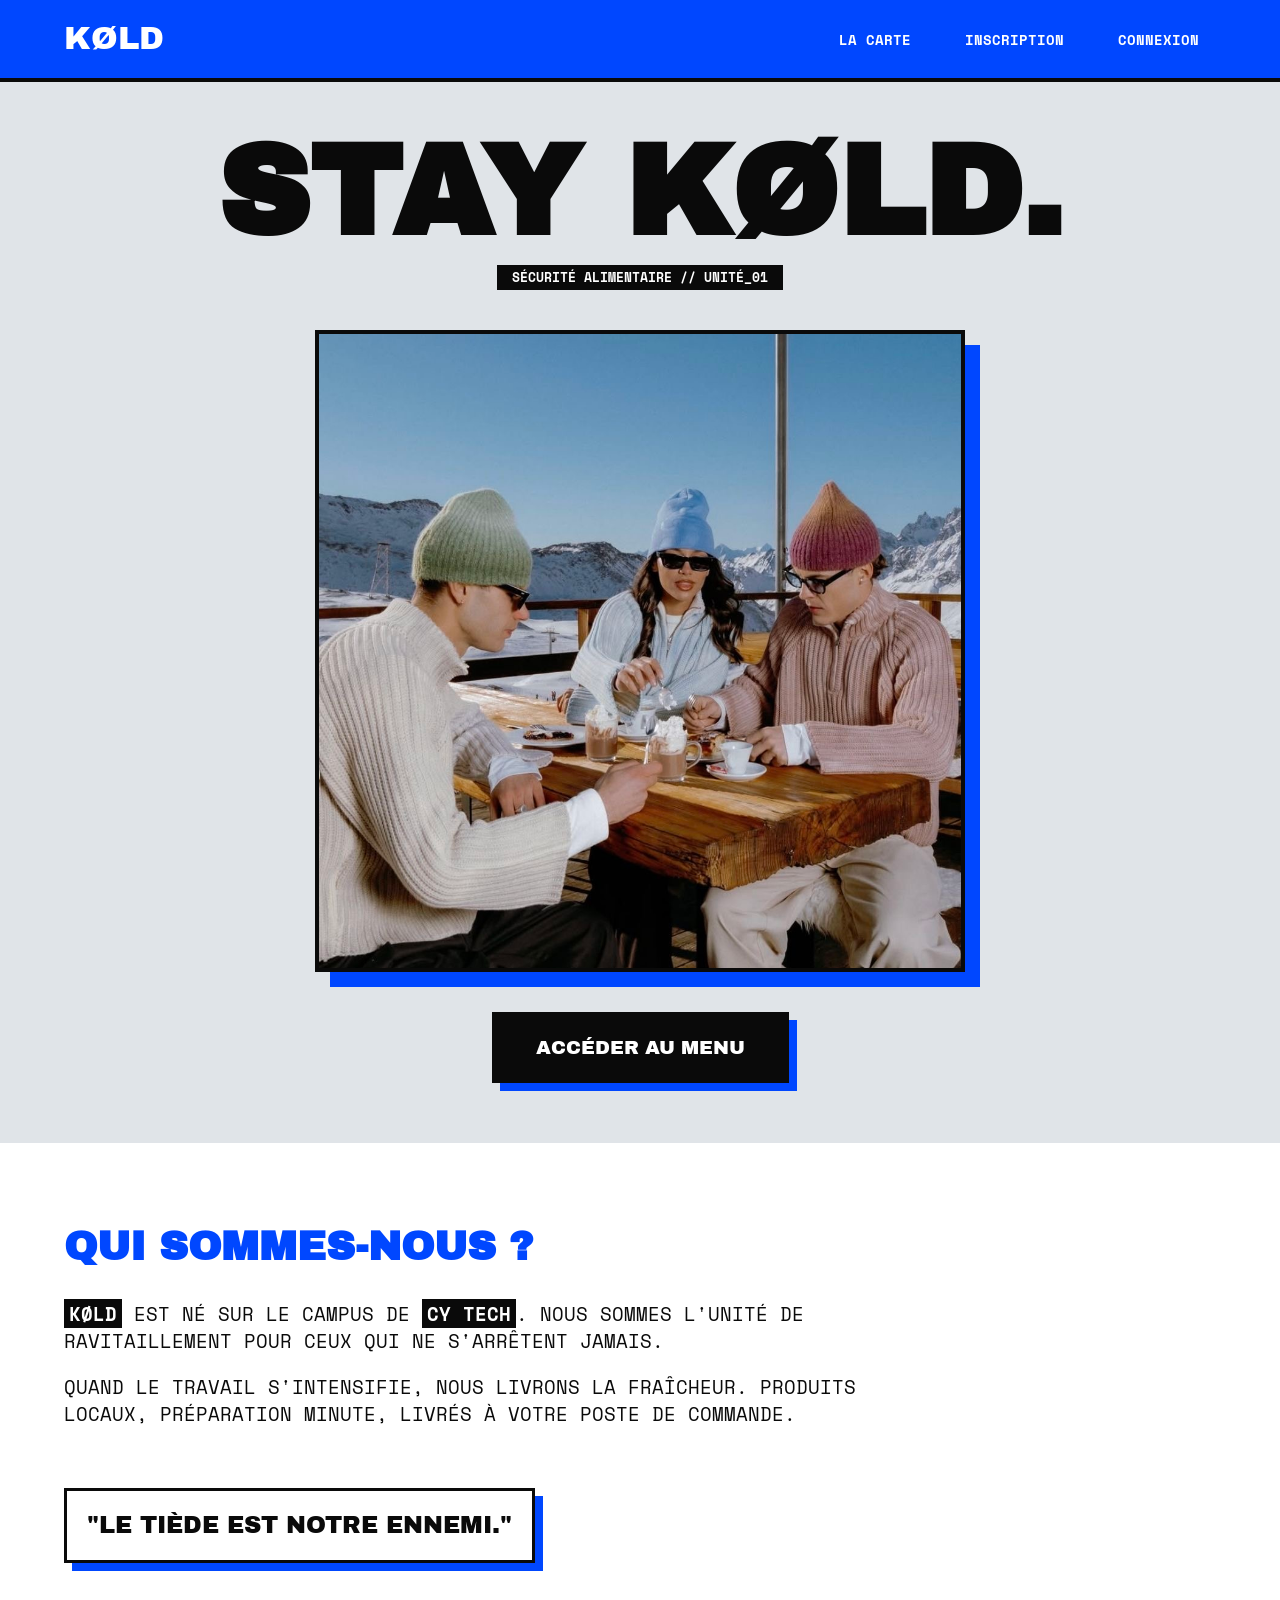
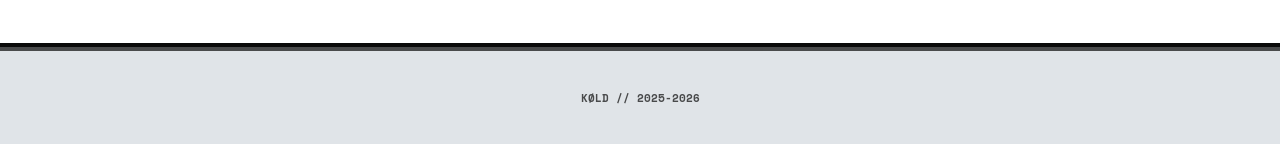
==== accueil.html @ be190211 "accueil" ====
<!DOCTYPE html>
<html lang="fr">
<head>
    <meta charset="UTF-8">
    <meta name="viewport" content="width=device-width, initial-scale=1.0">
    <title>KØLD | INDUSTRIAL FRESH FOOD</title>
    <link href="https://fonts.googleapis.com/css2?family=Archivo+Black&family=Space+Mono:wght@400;700&display=swap" rel="stylesheet">
    <link rel="stylesheet" href="css/style.css">
</head>

<body class="kold-mode">

    <header class="main-header">
        <div class="logo">KØLD</div>
        <nav>
            <ul>
                <li><a href="presentation.html">La Carte</a></li>
                <li><a href="inscription.html">Inscription</a></li>
                <li><a href="login.html">Connexion</a></li>
            </ul>
        </nav>
    </header>

    <main>
        <section class="hero-brutal">
            <div class="hero-content">
                <h1 class="main-title">STAY KØLD.</h1>
                <div class="hero-status">SÉCURITÉ ALIMENTAIRE // UNITÉ_01</div>
                
                <div class="hero-frame">
                    <img src="images/IMG_2648.jpg" alt="Concept Kold" class="hero-image">
                </div>

                <div class="cta-group">
                    <a href="presentation.html" class="btn-brutal">ACCÉDER AU MENU</a>
                </div>
            </div>
        </section>

        </main>

        <section class="about-simple">
    <h2 class="section-title-simple">QUI SOMMES-NOUS ?</h2>
    <div class="about-content-simple">
        <p>
            <strong>KØLD</strong> EST NÉ SUR LE CAMPUS DE <strong>CY TECH</strong>. 
            NOUS SOMMES L'UNITÉ DE RAVITAILLEMENT POUR CEUX QUI NE S'ARRÊTENT JAMAIS.
        </p>
        <p>
            QUAND LE TRAVAIL S'INTENSIFIE, NOUS LIVRONS LA FRAÎCHEUR. 
            PRODUITS LOCAUX, PRÉPARATION MINUTE, LIVRÉS À VOTRE POSTE DE COMMANDE.
        </p>
        <div class="motto-simple">"LE TIÈDE EST NOTRE ENNEMI."</div>
    </div>
</section>

    


    <footer class="kold-footer">
        <p> KØLD // 2025-2026</p>
    </footer>

</body>
</html>
---- css/style.css ----
.kold-mode {
    --bg: #e0e4e8;          /* Gris acier froid */
    --text: #0a0a0a;        /* Noir profond */
    --accent: #0047FF;      /* Bleu électrique (Froid) */
    --white: #ffffff;
    --border-weight: 4px;
    --main-border: var(--border-weight) solid var(--text);
}


/* BASES (RESET) */


* {
    margin: 0;
    padding: 0;
    box-sizing: border-box;
    text-transform: uppercase; 
}

body {
    font-family: 'Space Mono', monospace;
    background-color: var(--bg);
    color: var(--text);
    padding: 0; /* On gère le padding dans les sections */
    line-height: 1.2;
}

/* HEADER : LOGO GAUCHE / NAV DROITE*/

/* ==========================================================================
   HEADER : LOGO GAUCHE / NAV DROITE (TEXTE BLANC)
   ========================================================================== */

.main-header {
    display: flex;
    justify-content: space-between;
    align-items: center;
    padding: 20px 5%;
    
    /* Le fond est BLEU (--accent) donc le texte doit être BLANC */
    background-color: var(--accent); 
    
    border-bottom: var(--main-border);
    position: sticky;
    top: 0;
    z-index: 1000;
}

.logo {
    font-family: 'Archivo Black', sans-serif;
    font-size: 2rem;
    color: var(--white); /* Logo en BLANC */
}

nav ul {
    display: flex;
    list-style: none;
    gap: 20px;
    align-items: center; /* Centre verticalement les liens et le bouton */
}

nav a {
    text-decoration: none;
    color: var(--white); /* Liens en BLANC */
    font-weight: 700;
    font-size: 0.9rem;
    padding: 10px 15px;
    transition: 0.2s;
    border: 2px solid transparent; /* Pour éviter le décalage au survol */
}


nav a:hover {
    background: var(--white);
    color: var(--text); 
    border-color: var(--text);
}


.nav-login:hover {
    background: var(--white);
    color: var(--accent); /* Le texte devient bleu au survol */
    border-color: var(--white);
}

/* HERO SECTION : SLOGAN & IMAGE */


.hero-brutal {
    padding: 60px 5%;
    text-align: center;
}

.main-title {
    font-family: 'Archivo Black', sans-serif;
    font-size: clamp(3rem, 12vw, 8rem);
    line-height: 0.8;
    margin-bottom: 20px;
}

.hero-status {
    background: var(--text);
    color: var(--white);
    display: inline-block;
    padding: 5px 15px;
    font-weight: bold;
    font-size: 0.8rem;
    margin-bottom: 40px;
}

.hero-frame {
    max-width: 650px; 
    margin: 0 auto 40px auto;
    border: var(--main-border);
    background: var(--white);
    box-shadow: 15px 15px 0px var(--accent); 
}

.hero-image {
    width: 100%;
    height: auto;
    display: block; 
}

/*  BOUTON & FOOTER  */

.btn-brutal {
    display: inline-block;
    background: var(--text);
    color: var(--white);
    padding: 20px 40px;
    text-decoration: none;
    font-family: 'Archivo Black', sans-serif;
    font-size: 1.2rem;
    border: var(--main-border);
    box-shadow: 8px 8px 0px var(--accent);
    transition: 0.1s;
}

.btn-brutal:hover {
    transform: translate(-4px, -4px);
    box-shadow: 12px 12px 0px var(--accent);
}

.kold-footer {
    text-align: center;
    padding: 40px;
    border-top: var(--main-border);
    font-size: 0.7rem;
    font-weight: bold;
    opacity: 0.7;
}

/* ==========================================================================
   SECTION "QUI SOMMES-NOUS" VERSION SIMPLE
   ========================================================================== */

.about-simple {
    padding: 80px 5%;
    background-color: var(--white); /* Fond blanc pour contraster avec le header bleu */
    border-bottom: var(--main-border);
    text-align: left;
}

.section-title-simple {
    font-family: 'Archivo Black', sans-serif;
    font-size: 2.5rem;
    color: var(--accent); /* Titre en bleu pour le rappel froid */
    margin-bottom: 30px;
}

.about-content-simple {
    max-width: 800px;
}

.about-content-simple p {
    font-size: 1.2rem;
    margin-bottom: 20px;
    color: var(--text);
    line-height: 1.4;
}

.about-content-simple strong {
    background-color: var(--text);
    color: var(--white);
    padding: 0 5px;
}

.motto-simple {
    margin-top: 40px;
    font-family: 'Archivo Black', sans-serif;
    font-size: 1.5rem;
    padding: 20px;
    border: 3px solid var(--text);
    display: inline-block;
    box-shadow: 8px 8px 0px var(--accent); /* Petite ombre bleue pour le style */
}
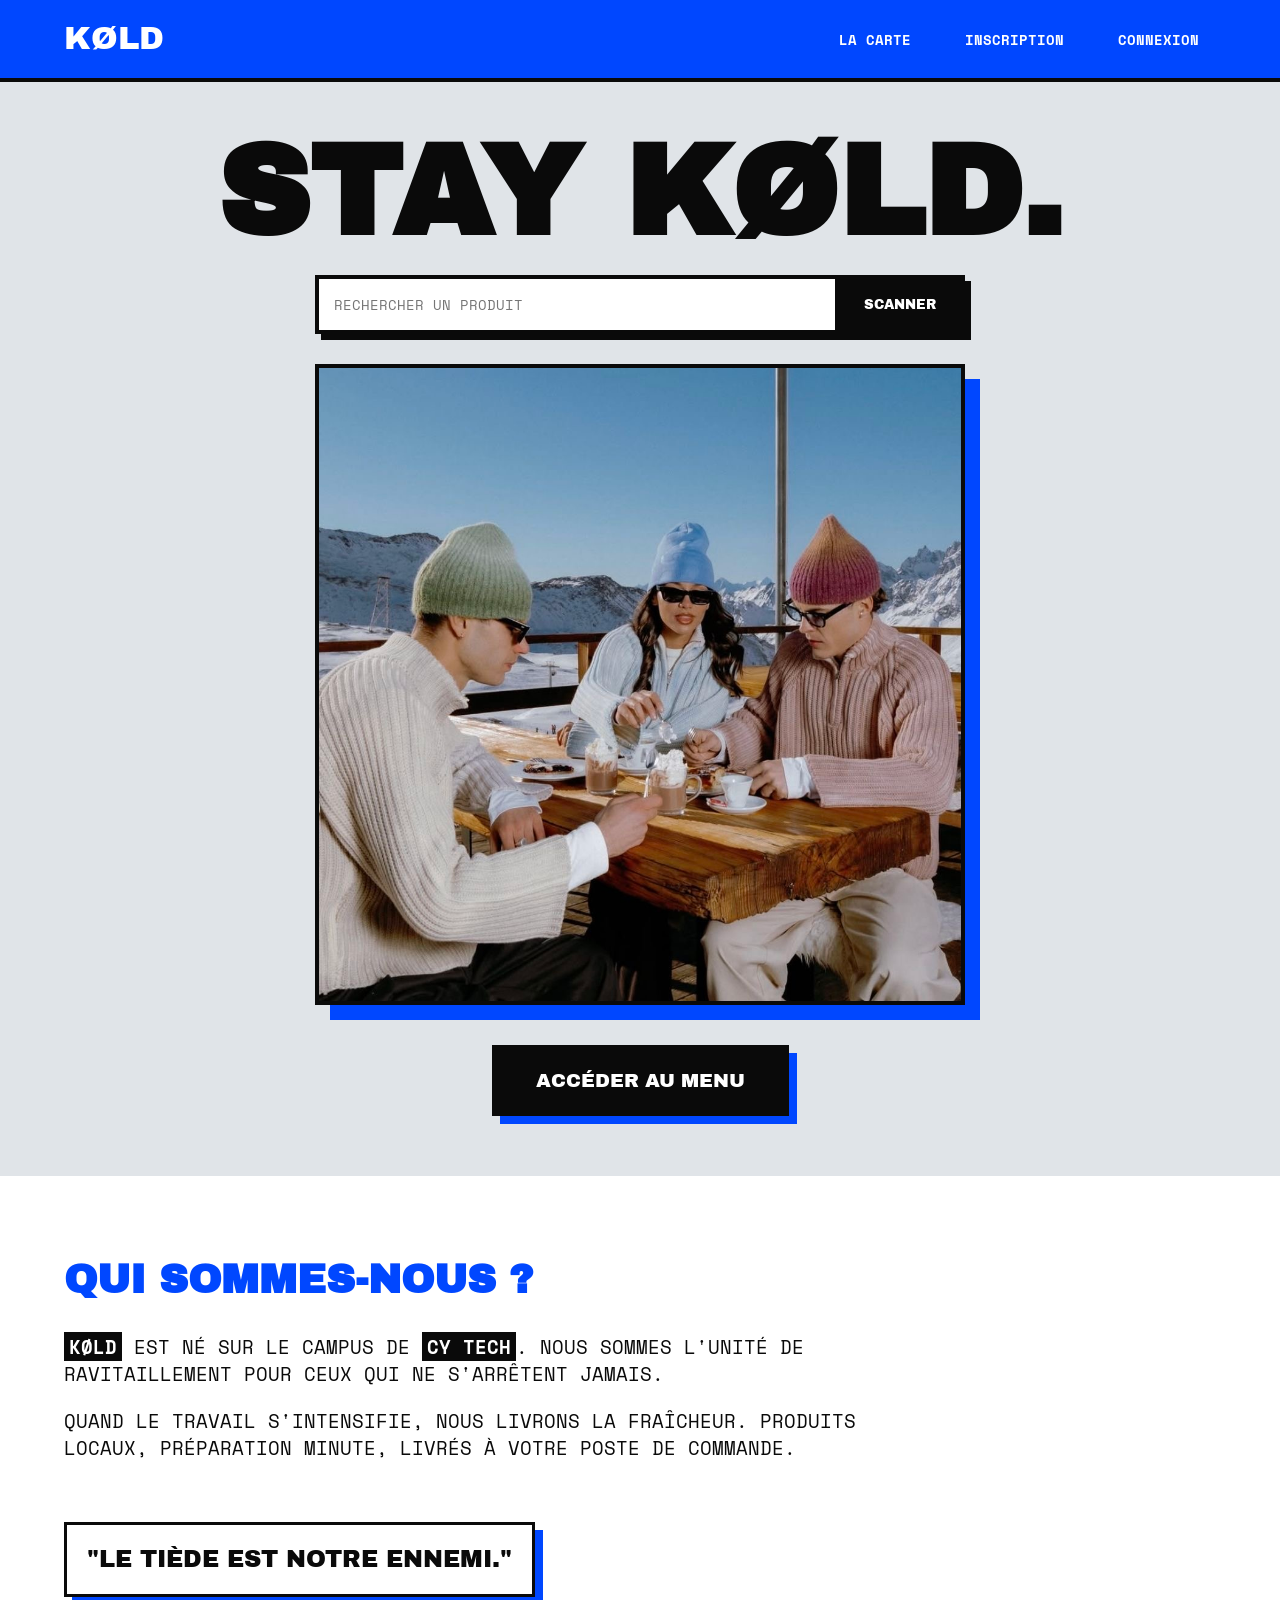
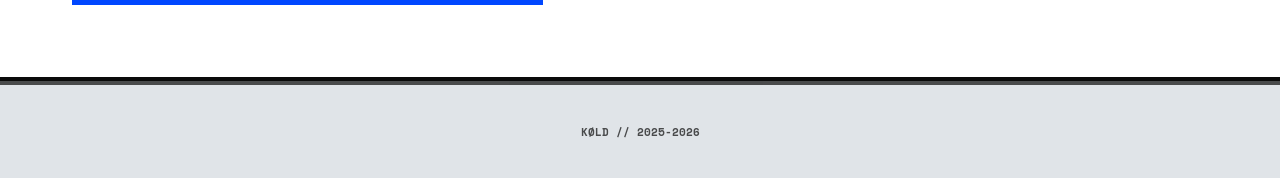
==== commit 0ee397e6: "a" ====
--- a/accueil.html
+++ b/accueil.html
@@ -25,7 +25,14 @@
         <section class="hero-brutal">
             <div class="hero-content">
                 <h1 class="main-title">STAY KØLD.</h1>
-                <div class="hero-status">SÉCURITÉ ALIMENTAIRE // UNITÉ_01</div>
+                <div class="search-unit">
+
+            
+                <form class="search-form">
+                    <input type="text" placeholder="RECHERCHER UN PRODUIT " class="search-input">
+                    <button type="submit" class="search-submit">SCANNER</button>
+                </form>
+            </div>
                 
                 <div class="hero-frame">
                     <img src="images/IMG_2648.jpg" alt="Concept Kold" class="hero-image">
--- a/css/style.css
+++ b/css/style.css
@@ -29,9 +29,6 @@
 
 /* HEADER : LOGO GAUCHE / NAV DROITE*/
 
-/* ==========================================================================
-   HEADER : LOGO GAUCHE / NAV DROITE (TEXTE BLANC)
-   ========================================================================== */
 
 .main-header {
     display: flex;
@@ -39,7 +36,7 @@
     align-items: center;
     padding: 20px 5%;
     
-    /* Le fond est BLEU (--accent) donc le texte doit être BLANC */
+    
     background-color: var(--accent); 
     
     border-bottom: var(--main-border);
@@ -51,7 +48,7 @@
 .logo {
     font-family: 'Archivo Black', sans-serif;
     font-size: 2rem;
-    color: var(--white); /* Logo en BLANC */
+    color: var(--white); 
 }
 
 nav ul {
@@ -63,12 +60,12 @@
 
 nav a {
     text-decoration: none;
-    color: var(--white); /* Liens en BLANC */
+    color: var(--white); 
     font-weight: 700;
     font-size: 0.9rem;
     padding: 10px 15px;
     transition: 0.2s;
-    border: 2px solid transparent; /* Pour éviter le décalage au survol */
+    border: 2px solid transparent; 
 }
 
 
@@ -81,7 +78,7 @@
 
 .nav-login:hover {
     background: var(--white);
-    color: var(--accent); /* Le texte devient bleu au survol */
+    color: var(--accent); 
     border-color: var(--white);
 }
 
@@ -153,13 +150,11 @@
     opacity: 0.7;
 }
 
-/* ==========================================================================
-   SECTION "QUI SOMMES-NOUS" VERSION SIMPLE
-   ========================================================================== */
+/*  SECTION "QUI SOMMES-NOUS"  */
 
 .about-simple {
     padding: 80px 5%;
-    background-color: var(--white); /* Fond blanc pour contraster avec le header bleu */
+    background-color: var(--white); 
     border-bottom: var(--main-border);
     text-align: left;
 }
@@ -167,7 +162,7 @@
 .section-title-simple {
     font-family: 'Archivo Black', sans-serif;
     font-size: 2.5rem;
-    color: var(--accent); /* Titre en bleu pour le rappel froid */
+    color: var(--accent); 
     margin-bottom: 30px;
 }
 
@@ -195,6 +190,55 @@
     padding: 20px;
     border: 3px solid var(--text);
     display: inline-block;
-    box-shadow: 8px 8px 0px var(--accent); /* Petite ombre bleue pour le style */
-}
-
+    box-shadow: 8px 8px 0px var(--accent); 
+}
+
+/* ==========================================================================
+   BARRE DE RECHERCHE TACTIQUE
+   ========================================================================== */
+
+.search-unit {
+    max-width: 650px;
+    margin: 30px auto;
+    text-align: left;
+}
+
+.search-form {
+    display: flex;
+    border: var(--main-border);
+    background: var(--white);
+    box-shadow: 6px 6px 0px var(--text);
+}
+
+.search-input {
+    flex: 1;
+    border: none;
+    padding: 15px;
+    font-family: 'Space Mono', monospace;
+    font-size: 0.9rem;
+    outline: none;
+    background: transparent;
+    color: var(--text);
+}
+
+.search-submit {
+    background: var(--text);
+    color: var(--white);
+    border: none;
+    border-left: var(--main-border);
+    padding: 0 25px;
+    font-family: 'Archivo Black', sans-serif;
+    cursor: pointer;
+    transition: 0.2s;
+}
+
+.search-submit:hover {
+    background: var(--accent);
+}
+
+/* Effet de focus quand on clique dans la barre */
+.search-form:focus-within {
+    box-shadow: 10px 10px 0px var(--accent);
+    transform: translate(-2px, -2px);
+    transition: 0.2s;
+}
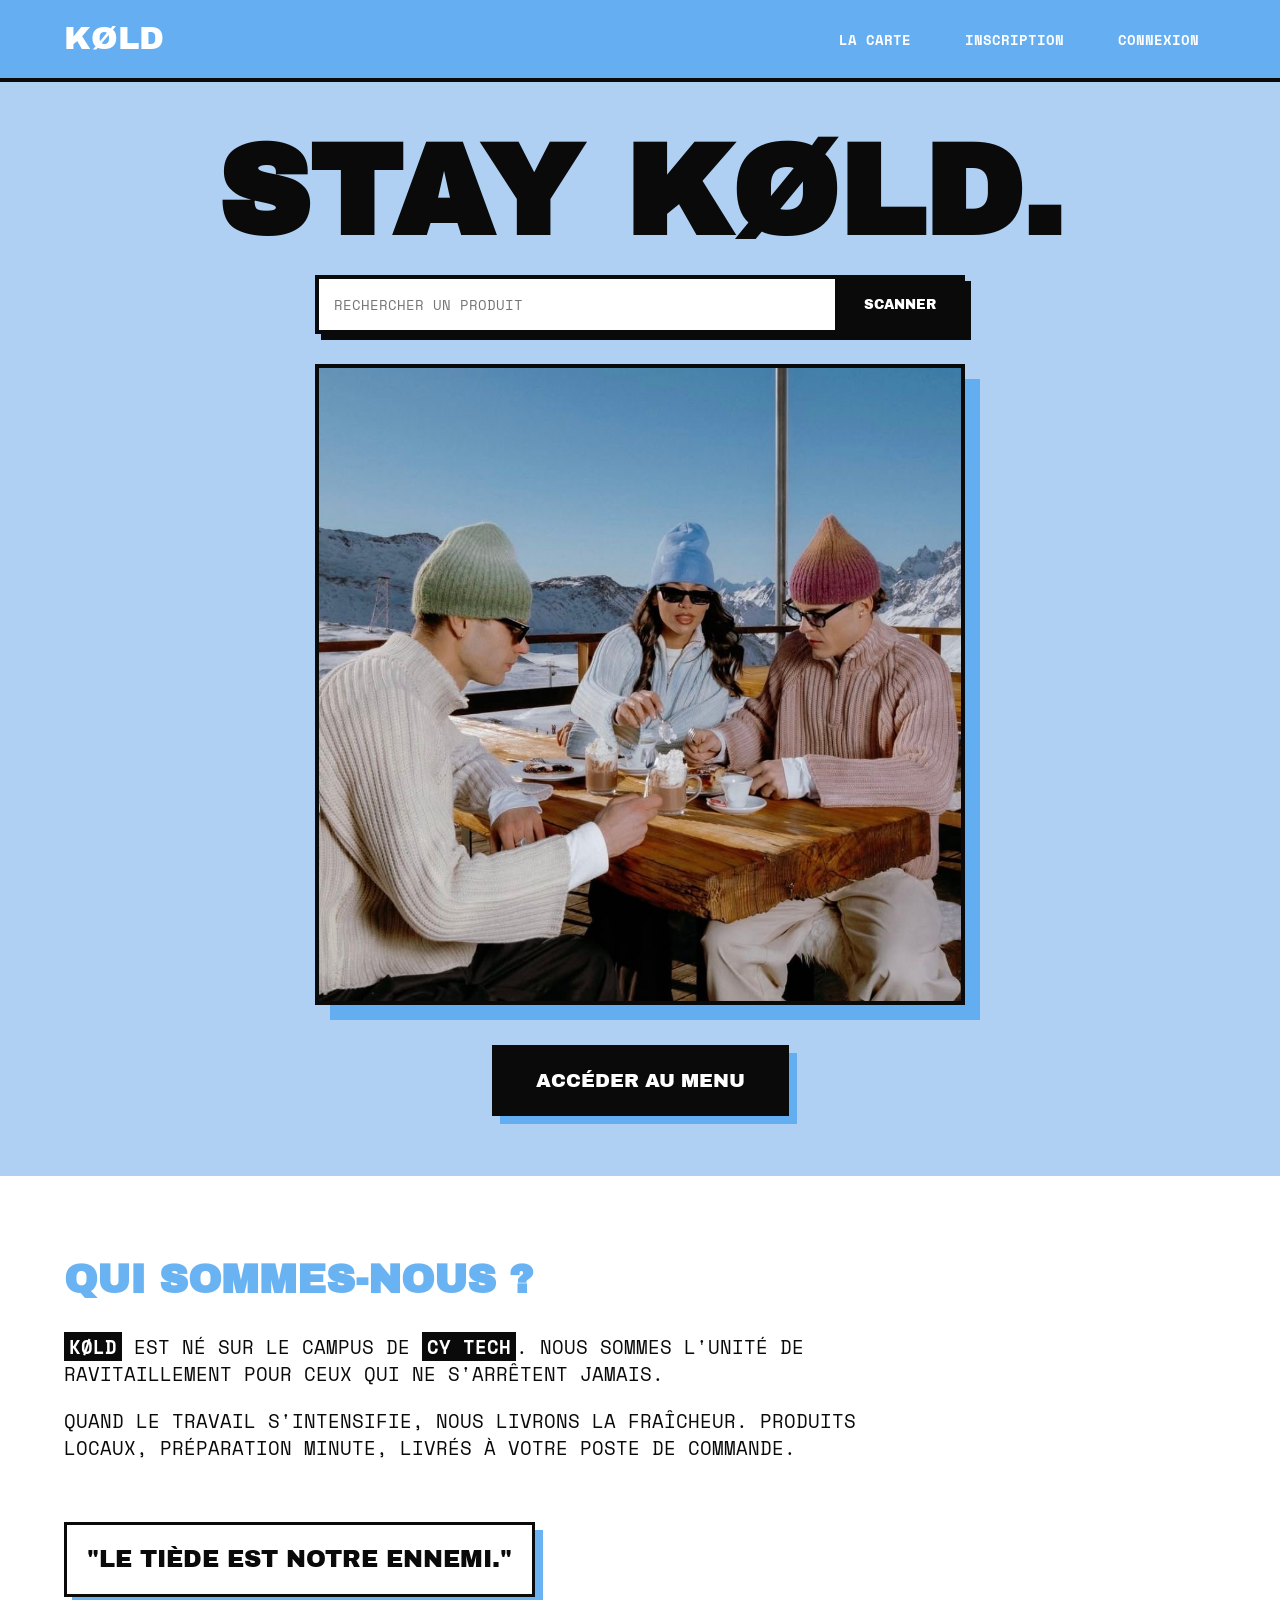
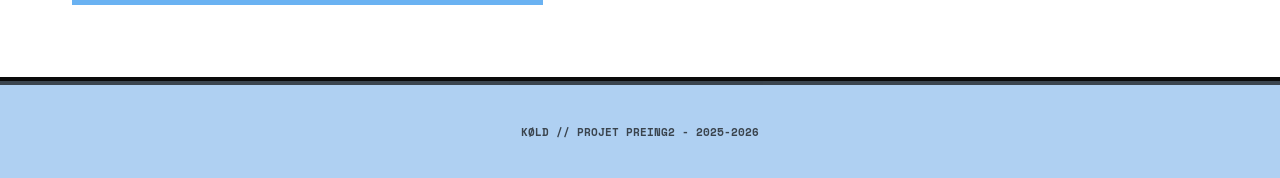
==== commit d89b9797: "inscription" ====
--- a/accueil.html
+++ b/accueil.html
@@ -3,7 +3,7 @@
 <head>
     <meta charset="UTF-8">
     <meta name="viewport" content="width=device-width, initial-scale=1.0">
-    <title>KØLD | INDUSTRIAL FRESH FOOD</title>
+    <title>KØLD</title>
     <link href="https://fonts.googleapis.com/css2?family=Archivo+Black&family=Space+Mono:wght@400;700&display=swap" rel="stylesheet">
     <link rel="stylesheet" href="css/style.css">
 </head>
@@ -65,7 +65,7 @@
 
 
     <footer class="kold-footer">
-        <p> KØLD // 2025-2026</p>
+        <p> KØLD // PROJET PREING2 - 2025-2026</p>
     </footer>
 
 </body>
--- a/css/style.css
+++ b/css/style.css
@@ -1,8 +1,8 @@
 
 .kold-mode {
-    --bg: #e0e4e8;          /* Gris acier froid */
+    --bg: #afd0f2;          /* Gris acier froid */
     --text: #0a0a0a;        /* Noir profond */
-    --accent: #0047FF;      /* Bleu électrique (Froid) */
+    --accent: #5dacf1ea;      /* Bleu électrique (Froid) */
     --white: #ffffff;
     --border-weight: 4px;
     --main-border: var(--border-weight) solid var(--text);
@@ -17,6 +17,10 @@
     padding: 0;
     box-sizing: border-box;
     text-transform: uppercase; 
+}
+
+input,textarea {
+    text-transform: none;
 }
 
 body {
@@ -193,9 +197,7 @@
     box-shadow: 8px 8px 0px var(--accent); 
 }
 
-/* ==========================================================================
-   BARRE DE RECHERCHE TACTIQUE
-   ========================================================================== */
+/*  BARRE DE RECHERCHE TACTIQUE */
 
 .search-unit {
     max-width: 650px;
@@ -241,4 +243,242 @@
     box-shadow: 10px 10px 0px var(--accent);
     transform: translate(-2px, -2px);
     transition: 0.2s;
-}+}
+
+
+/* moufle */
+html, body, a, button, .social-box, .btn-brutal, .search-submit {
+    /* Remplace 'images/moufle.png' par le nom exact de ton fichier */
+    cursor: url('../images/moufle.png'), auto;
+}
+
+/* ==========================================================================
+   PAGE DE CONNEXION (LOGIN)
+   ========================================================================== */
+
+/* Centrage du formulaire dans la page */
+.login-container {
+    min-height: 80vh; /* Prend presque toute la hauteur */
+    display: flex;
+    flex-direction: column;
+    justify-content: center;
+    align-items: center;
+    background-color: var(--bg);
+}
+
+/* Le cadre du formulaire (Style Carte Tactique) */
+.kold-form {
+    background: var(--white);
+    border: var(--main-border);
+    padding: 40px;
+    width: 100%;
+    max-width: 500px;
+    box-shadow: 15px 15px 0px var(--accent); /* Ombre bleue signature */
+    position: relative;
+}
+
+
+
+/* Espacement des lignes */
+.input-group {
+    margin-bottom: 25px;
+}
+
+/* Style des labels (E-mail, Mot de passe) */
+.label-tech {
+    font-family: 'Archivo Black', sans-serif;
+    font-size: 1rem;
+    margin-bottom: 10px;
+    display: block; /* Force le label à être au-dessus de l'input */
+}
+
+/* Style des champs de saisie (Inputs) */
+.input-col input {
+    width: 100%;
+    padding: 15px;
+    background: var(--bg); /* Fond gris clair à l'intérieur */
+    border: var(--main-border);
+    font-family: 'Space Mono', monospace;
+    font-size: 1rem;
+    outline: none;
+    color: var(--text);
+    transition: 0.2s;
+}
+
+/* Quand on clique dans le champ */
+.input-col input:focus {
+    background: var(--white);
+    box-shadow: 6px 6px 0px var(--text); /* Ombre noire au focus */
+    transform: translate(-2px, -2px);
+}
+
+/* Le bouton de connexion */
+.button-row {
+    margin-top: 40px;
+    text-align: center;
+}
+
+.btn-login {
+    width: 100%;
+    background: var(--text);
+    color: var(--white);
+    padding: 20px;
+    font-family: 'Archivo Black', sans-serif;
+    font-size: 1.2rem;
+    border: var(--main-border);
+    cursor: pointer; /* Ta moufle apparaîtra ici grâce au code précédent */
+    box-shadow: 8px 8px 0px var(--accent);
+    transition: 0.2s;
+}
+
+/* Animation du bouton au survol */
+.btn-login:hover {
+    transform: translate(-4px, -4px);
+    box-shadow: 12px 12px 0px var(--accent);
+    background: var(--accent); /* Devient bleu */
+    color: var(--white);
+    border-color: var(--text);
+}
+
+/* ==========================================================================
+   PAGE PROFIL
+   ========================================================================== */
+
+.profil-container {
+    padding: 60px 5%;
+}
+
+.profil-grid {
+    display: grid;
+    grid-template-columns: repeat(auto-fit, minmax(300px, 1fr));
+    gap: 30px;
+    margin-top: 40px;
+}
+
+.profil-box {
+    background: var(--white);
+    border: var(--main-border);
+    padding: 25px;
+    box-shadow: 10px 10px 0px var(--text);
+}
+
+.box-header {
+    color: var(--accent);
+    font-weight: bold;
+    font-size: 0.8rem;
+    margin-bottom: 20px;
+    border-bottom: 2px solid var(--bg);
+    padding-bottom: 5px;
+}
+
+/* Items avec le crayon */
+.info-item {
+    display: flex;
+    justify-content: space-between;
+    align-items: center;
+    padding: 10px 0;
+    border-bottom: 1px solid var(--bg);
+}
+
+.edit-btn {
+    background: none;
+    border: none;
+    cursor: pointer; /* Ta moufle apparaîtra ici */
+    font-size: 1.2rem;
+    transition: 0.2s;
+}
+
+.edit-btn:hover { transform: scale(1.2); }
+
+/* Fidélité */
+.points-display {
+    font-family: 'Archivo Black', sans-serif;
+    font-size: 2.5rem;
+    margin-bottom: 10px;
+}
+
+.fidelity-bar {
+    height: 20px;
+    background: var(--bg);
+    border: 2px solid var(--text);
+    margin-bottom: 10px;
+}
+
+.progress {
+    height: 100%;
+    background: var(--accent);
+}
+
+/* Tableau des commandes */
+.orders-table {
+    width: 100%;
+    font-size: 0.9rem;
+    border-collapse: collapse;
+}
+
+.orders-table td {
+    padding: 10px 0;
+    border-bottom: 1px solid var(--bg);
+}
+
+/* ==========================================================================
+   PAGE NOTATION
+   ========================================================================== */
+
+.notation-container {
+    padding: 60px 5%;
+    max-width: 700px;
+    margin: 0 auto;
+}
+
+.rating-grid {
+    display: grid;
+    grid-template-columns: repeat(5, 1fr);
+    gap: 10px;
+    margin-top: 10px;
+}
+
+/* On cache l'input radio par défaut */
+.rate-box input {
+    display: none;
+}
+
+/* Le style du carré avec le chiffre */
+.rate-box span {
+    display: block;
+    padding: 15px;
+    border: var(--main-border);
+    background: var(--white);
+    text-align: center;
+    font-family: 'Archivo Black', sans-serif;
+    cursor: pointer; /* Ta moufle apparaîtra ici */
+    transition: 0.1s;
+}
+
+/* Style quand on coche ou survole */
+.rate-box input:checked + span, 
+.rate-box span:hover {
+    background: var(--accent);
+    color: var(--white);
+    transform: translateY(-3px);
+    box-shadow: 4px 4px 0px var(--text);
+}
+
+/* Zone de texte */
+.kold-textarea {
+    width: 100%;
+    height: 100px;
+    border: var(--main-border);
+    background: var(--bg);
+    padding: 15px;
+    font-family: 'Space Mono', monospace;
+    resize: none;
+    outline: none;
+}
+
+.kold-textarea:focus {
+    background: var(--white);
+    border-color: var(--accent);
+}
+
+
